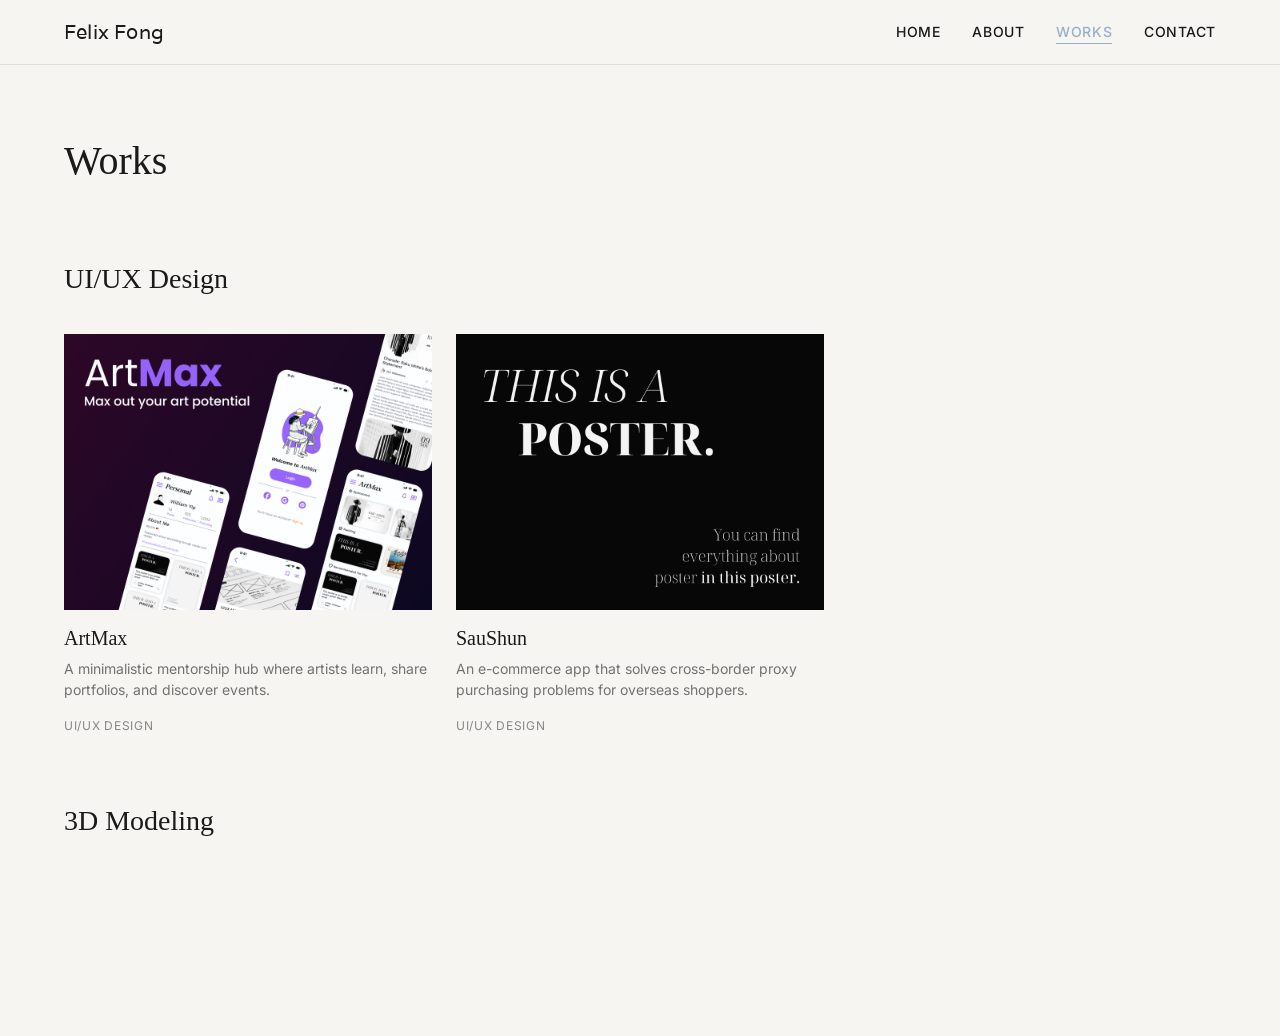
==== works.html @ 9dcb09aa "feat: initial commit – responsive portfolio site (HTML/CSS/JS) Fully functional, mobile-friendly por" ====
<!DOCTYPE html>
<html lang="en">
<head>
  <meta charset="UTF-8">
  <meta name="viewport" content="width=device-width, initial-scale=1.0">
  <title>Works — Felix Fong</title>
  <link rel="stylesheet" href="css/styles.css">
</head>
<body>

  <header class="site-header">
    <nav class="nav" aria-label="Primary navigation">
      <a class="nav__logo" href="index.html">Felix Fong</a>

      <button class="nav__toggle" aria-expanded="false" aria-controls="nav-links">
        <span class="sr-only">Menu</span>
        <span class="nav__hamburger" aria-hidden="true"></span>
      </button>

      <ul class="nav__links" id="nav-links" role="list">
        <li><a class="nav__link" href="index.html#home">Home</a></li>
        <li><a class="nav__link" href="index.html#about">About</a></li>
        <li><a class="nav__link" href="index.html#works">Works</a></li>
        <li><a class="nav__link" href="index.html#contact">Contact</a></li>
      </ul>
    </nav>
  </header>

  <main class="works-page">
    <div class="works-page__inner">
      <h1 class="page-title">Works</h1>

      <div class="discipline">
        <h2 class="discipline__name">UI/UX Design</h2>
        <ul class="project-list" role="list" data-project-list="UI/UX Design"></ul>
      </div>

      <div class="discipline">
        <h2 class="discipline__name">3D Modeling</h2>
        <ul class="project-list" role="list" data-project-list="3D Modeling"></ul>
      </div>
    </div>
  </main>

  <script src="js/data/projects.js"></script>
  <script src="js/cards.js"></script>
  <script src="js/nav.js"></script>
  <script src="js/lightbox.js"></script>
</body>
</html>
---- css/styles.css ----
/* ==========================================================================
   Google Fonts
   ========================================================================== */

@import url("https://fonts.googleapis.com/css2?family=Varela&family=Inter:wght@400;500;600&display=swap");

/* ==========================================================================
   Design Tokens
   ========================================================================== */

:root {
  /* Dark frosted gradient — used on Home and Works Highlights sections */
  --gradient-dark: linear-gradient(160deg, rgba(10,10,10,0.97) 0%, rgba(30,30,30,0.88) 55%, rgba(50,50,50,0.75) 100%);
  --color-bg:     #F7F5F2;
  --color-ink:    #1A1A1A;
  --color-accent: #9AAEC8; /* cool slate-blue, same saturation/brightness as original warm beige */

  /* Typography (≤ 2 typefaces — Requirement 4.2) */
  --font-name: "Varela", sans-serif;
  --font-display: "Cormorant Garamond", Georgia, serif;
  --font-body:    "Inter", system-ui, sans-serif;

  /* Type scale — relative units (Requirement 5.4) */
  --text-xs:   0.75rem;
  --text-sm:   0.875rem;
  --text-base: 1rem;
  --text-lg:   1.25rem;
  --text-xl:   1.75rem;
  --text-2xl:  2.5rem;
  --text-3xl:  3.5rem;

  /* Spacing scale — base-8, rem (Requirement 5.4) */
  --space-1:  0.25rem;
  --space-2:  0.5rem;
  --space-3:  0.75rem;
  --space-4:  1rem;
  --space-6:  1.5rem;
  --space-8:  2rem;
  --space-12: 3rem;
  --space-16: 4rem;
  --space-24: 6rem;
}

/* ==========================================================================
   CSS Reset & Base Styles
   ========================================================================== */

*, *::before, *::after {
  box-sizing: border-box;
}

* {
  margin: 0;
  padding: 0;
}

html {
  scroll-behavior: smooth;
  font-size: 100%; /* respect user browser font-size preference */
}

body {
  background-color: var(--color-bg);
  color: var(--color-ink);
  font-family: var(--font-body);
  font-size: var(--text-base);
  line-height: 1.6;
  -webkit-font-smoothing: antialiased;
  -moz-osx-font-smoothing: grayscale;
}

img, video {
  max-width: 100%;
  height: auto;
  display: block;
}

ul, ol {
  list-style: none;
}

a {
  color: inherit;
  text-decoration: none;
}

button {
  background: none;
  border: none;
  cursor: pointer;
  font: inherit;
  color: inherit;
}

/* Screen-reader only utility */
.sr-only {
  position: absolute;
  width: 1px;
  height: 1px;
  padding: 0;
  margin: -1px;
  overflow: hidden;
  clip: rect(0, 0, 0, 0);
  white-space: nowrap;
  border: 0;
}

/* ==========================================================================
   Navbar (Requirements 1.1, 1.5, 5.2)
   ========================================================================== */

.site-header {
  position: sticky;
  top: 0;
  z-index: 100;
  background-color: var(--color-bg);
  border-bottom: 1px solid color-mix(in srgb, var(--color-ink) 10%, transparent);
}

.nav {
  display: flex;
  align-items: center;
  justify-content: space-between;
  margin-inline: auto;
  padding-block: var(--space-4);
  padding-inline: clamp(1rem, 5vw, 4rem);
  font-family: var(--font-body);
  color: var(--color-ink);
}

/* Logo */
.nav__logo {
  font-family: var(--font-name);
  font-size: var(--text-lg);
  font-weight: 500;
  letter-spacing: 0.01em;
}

/* Nav links list */
.nav__links {
  display: flex;
  gap: var(--space-8);
  align-items: center;
}

.nav__link {
  font-size: var(--text-sm);
  font-weight: 500;
  letter-spacing: 0.04em;
  text-transform: uppercase;
  position: relative;
  padding-bottom: var(--space-1);
  transition: color 0.2s ease;
}

/* Active indicator — underline using accent colour */
.nav__link--active,
.nav__link:hover {
  color: var(--color-accent);
}

.nav__link--active::after {
  content: "";
  position: absolute;
  bottom: 0;
  left: 0;
  width: 100%;
  height: 1px;
  background-color: var(--color-accent);
}

/* Hamburger toggle — hidden on desktop */
.nav__toggle {
  display: none;
  flex-direction: column;
  justify-content: center;
  align-items: center;
  width: 2rem;
  height: 2rem;
  gap: 5px;
  padding: var(--space-1);
}

.nav__hamburger,
.nav__hamburger::before,
.nav__hamburger::after {
  display: block;
  width: 1.25rem;
  height: 1.5px;
  background-color: var(--color-ink);
  transition: transform 0.25s ease, opacity 0.25s ease;
}

.nav__hamburger {
  position: relative;
}

.nav__hamburger::before,
.nav__hamburger::after {
  content: "";
  position: absolute;
  left: 0;
}

.nav__hamburger::before { top: -5px; }
.nav__hamburger::after  { top:  5px; }

/* Mobile (< 768px) */
@media (max-width: 47.9375rem) {
  .nav__toggle {
    display: flex;
  }

  .nav__links {
    display: none;
    position: absolute;
    top: 100%;
    left: 0;
    right: 0;
    flex-direction: column;
    align-items: flex-start;
    gap: 0;
    background-color: var(--color-bg);
    border-bottom: 1px solid color-mix(in srgb, var(--color-ink) 10%, transparent);
    padding: var(--space-4) clamp(1rem, 5vw, 4rem);
  }

  .nav__links.nav__links--open {
    display: flex;
  }

  .nav__link {
    padding-block: var(--space-3);
    width: 100%;
  }
}

/* ==========================================================================
   Layout Utilities
   ========================================================================== */

.section-inner {
  max-width: 72rem;
  margin-inline: auto;
  padding-inline: clamp(1rem, 5vw, 4rem);
}

/* Shared section title */
.section-title {
  font-family: var(--font-display);
  font-size: var(--text-xl);
  font-weight: 400;
  margin-bottom: var(--space-8);
  color: var(--color-ink);
}

/* ==========================================================================
   Home Section (Requirements 1.4)
   ========================================================================== */

.home {
  position: relative;
  overflow: hidden;
  background: #0a0a0a;
  color: #f0f0f0;
  display: flex;
  align-items: center;
  min-height: calc(100svh - 4rem);
  padding-block: var(--space-24);
  padding-inline: clamp(1rem, 5vw, 4rem);
}

/* Blob layer — sits behind the frost */
.home__blobs {
  position: absolute;
  inset: 0;
  z-index: 0;
}

.home__blobs::after {
  content: "";
  position: absolute;
  inset: 0;
  backdrop-filter: blur(120px);
  -webkit-backdrop-filter: blur(120px);
  z-index: 1;
}

.home__blob {
  position: absolute;
  opacity: 0.55;
}

/* Accent blue-slate blob — top left */
.home__blob--1 {
  top: -60px;
  left: 10%;
  width: 600px;
  height: 400px;
  background: linear-gradient(135deg, #6a7e8f, #8096a3);
  clip-path: polygon(0 10%, 30% 0, 100% 40%, 70% 100%, 20% 90%);
}

/* Deep indigo blob — bottom right */
.home__blob--2 {
  bottom: -40px;
  left: 55%;
  width: 900px;
  height: 420px;
  background: linear-gradient(-36deg, #28285a, #3a3a6a);
  clip-path: polygon(10% 0, 100% 70%, 100% 100%, 20% 90%);
}

/* Muted teal blob — bottom left */
.home__blob--3 {
  bottom: -20px;
  left: 20%;
  width: 800px;
  height: 380px;
  background: rgba(38, 28, 58, 0.9);
  clip-path: polygon(80% 0, 100% 70%, 100% 100%, 20% 90%);
}

/* Content sits above the frost layer */
.home__inner {
  position: relative;
  z-index: 2;
  max-width: 72rem;
  width: 100%;
  margin-inline: auto;
}

.home__name {
  font-family: var(--font-name);
  font-size: var(--text-3xl);
  font-weight: 400;
  line-height: 1.1;
  letter-spacing: -0.01em;
  margin-bottom: var(--space-4);
}

.home__subtitle {
  font-family: var(--font-body);
  font-size: var(--text-lg);
  color: rgba(240, 240, 240, 0.6);
  margin-bottom: var(--space-8);
}

.home__cta {
  display: inline-block;
  font-family: var(--font-body);
  font-size: var(--text-sm);
  font-weight: 500;
  letter-spacing: 0.06em;
  text-transform: uppercase;
  padding-bottom: var(--space-1);
  border-bottom: 1px solid #f0f0f0;
  color: #f0f0f0;
  transition: color 0.2s ease, border-color 0.2s ease;
}

.home__cta:hover {
  color: var(--color-accent);
  border-color: var(--color-accent);
}

/* ==========================================================================
   About Section (Requirements 7.1, 7.2, 7.3)
   ========================================================================== */

.about {
  padding-block: var(--space-24);
  padding-inline: clamp(1rem, 5vw, 4rem);
}

.about__inner {
  display: grid;
  grid-template-columns: 1fr;
  gap: var(--space-16);
  max-width: 72rem;
  margin-inline: auto;
}

.about__photo img {
  width: 100%;
  height: auto;
  aspect-ratio: 1 / 1;
  object-fit: cover;
}

.about__bio p {
  font-size: var(--text-base);
  line-height: 1.8;
  color: color-mix(in srgb, var(--color-ink) 80%, transparent);
  margin-top: var(--space-4);
}

@media (min-width: 48rem) {
  .about__inner {
    grid-template-columns: 1fr 2fr;
    align-items: start;
  }
}

@media (min-width: 48rem) {
  .about--reverse .about__inner {
    grid-template-columns: 2fr 1fr;
  }

  .about--reverse .about__photo {
    order: 2;
  }

  .about--reverse .about__bio {
    order: 1;
  }
}

/* ==========================================================================
   Works Highlights Section (Requirements 1.1, 2.5)
   ========================================================================== */

.works-highlights {
  position: relative;
  overflow: hidden;
  background: #0d0d0d;
  color: #f0f0f0;
  padding-block: var(--space-24);
  padding-inline: clamp(1rem, 5vw, 4rem);
}

.works-highlights__blobs {
  position: absolute;
  inset: 0;
  z-index: 0;
}

.works-highlights__blobs::after {
  content: "";
  position: absolute;
  inset: 0;
  backdrop-filter: blur(120px);
  -webkit-backdrop-filter: blur(120px);
  z-index: 1;
}

.works-highlights__blob {
  position: absolute;
  opacity: 0.5;
}

.works-highlights__blob--1 {
  top: -40px;
  left: 60%;
  width: 700px;
  height: 380px;
  background: linear-gradient(135deg, #6a7e8f, #8096a3);
  clip-path: polygon(0 10%, 30% 0, 100% 40%, 70% 100%, 20% 90%);
}

.works-highlights__blob--2 {
  bottom: -30px;
  left: 5%;
  width: 850px;
  height: 400px;
  background: linear-gradient(-36deg, #28285a, #3a3a6a);
  clip-path: polygon(10% 0, 100% 70%, 100% 100%, 20% 90%);
}

.works-highlights__blob--3 {
  bottom: 0;
  left: 40%;
  width: 750px;
  height: 350px;
  background: rgba(38, 28, 58, 0.9);
  clip-path: polygon(80% 0, 100% 70%, 100% 100%, 20% 90%);
}

.works-highlights__inner {
  position: relative;
  z-index: 2;
  max-width: 72rem;
  width: 100%;
  margin-inline: auto;
}

.works-highlights .section-title {
  color: #f0f0f0;
}

.works-highlights .project-card__title {
  color: #f0f0f0;
}

.works-highlights .project-card__discipline {
  color: rgba(240, 240, 240, 0.5);
}

.works-highlights .project-card__caption {
  color: rgba(240, 240, 240, 0.55);
}

.works-highlights .project-card__thumb {
  background-color: rgba(255, 255, 255, 0.05);
}

.works-highlights .works-highlights__cta {
  color: #f0f0f0;
  border-bottom-color: #f0f0f0;
}

.works-highlights .works-highlights__cta:hover {
  color: var(--color-accent);
  border-bottom-color: var(--color-accent);
}

/* Project grid — mobile-first, auto-fill on wider viewports */
.project-list {
  display: grid;
  grid-template-columns: 1fr;
  column-gap: var(--space-6);
  row-gap: var(--space-12);
  margin-bottom: var(--space-12);
}

@media (min-width: 48rem) {
  .project-list {
    grid-template-columns: repeat(auto-fill, minmax(18rem, 1fr));
  }
}

/* Project card */
.project-card__link {
  display: block;
  overflow: hidden;
}

.project-card__thumb {
  overflow: hidden;
  background-color: color-mix(in srgb, var(--color-ink) 5%, transparent);
  aspect-ratio: 4 / 3;
}

.project-card__thumb img {
  width: 100%;
  height: 100%;
  object-fit: cover;
  transition: transform 0.4s ease;
}

.project-card__link:hover .project-card__thumb img {
  transform: scale(1.03);
}

.project-card__meta {
  display: flex;
  flex-direction: column;
  gap: var(--space-1);
  padding-top: var(--space-3);
}

.project-card__title {
  font-family: var(--font-display);
  font-size: var(--text-lg);
  font-weight: 500;
}

.project-card__discipline {
  font-size: var(--text-xs);
  letter-spacing: 0.06em;
  text-transform: uppercase;
  color: color-mix(in srgb, var(--color-ink) 50%, transparent);
}

.project-card__caption {
  font-size: var(--text-sm);
  line-height: 1.5;
  color: color-mix(in srgb, var(--color-ink) 60%, transparent);
  margin-bottom: var(--space-3);
}

/* "View All Work" CTA */
.works-highlights__cta {
  display: inline-block;
  font-family: var(--font-body);
  font-size: var(--text-sm);
  font-weight: 500;
  letter-spacing: 0.06em;
  text-transform: uppercase;
  padding-bottom: var(--space-1);
  border-bottom: 1px solid var(--color-ink);
  transition: color 0.2s ease, border-color 0.2s ease;
}

.works-highlights__cta:hover {
  color: var(--color-accent);
  border-color: var(--color-accent);
}

/* ==========================================================================
   Contact Section (Requirements 6.1, 6.2, 6.3)
   ========================================================================== */

.contact {
  max-width: 72rem;
  margin-inline: auto;
  padding-block: var(--space-24);
  padding-inline: clamp(1rem, 5vw, 4rem);
  text-align: center;
}

.contact__prompt {
  font-size: var(--text-base);
  color: color-mix(in srgb, var(--color-ink) 60%, transparent);
  margin-bottom: var(--space-6);
}

.contact__email {
  display: inline-block;
  font-family: var(--font-body);
  font-size: var(--text-lg);
  font-weight: 500;
  padding-bottom: var(--space-1);
  border-bottom: 1px solid var(--color-ink);
  margin-bottom: var(--space-8);
  transition: color 0.2s ease, border-color 0.2s ease;
}

.contact__email:hover {
  color: var(--color-accent);
  border-color: var(--color-accent);
}

.contact__social {
  display: flex;
  justify-content: center;
  gap: var(--space-6);
}

.contact__social a {
  font-size: var(--text-sm);
  font-weight: 500;
  letter-spacing: 0.04em;
  text-transform: uppercase;
  color: color-mix(in srgb, var(--color-ink) 60%, transparent);
  transition: color 0.2s ease;
}

.contact__social a:hover {
  color: var(--color-accent);
}

/* ==========================================================================
   Works Full Listing Page (Requirements 2.1, 2.2, 2.3, 2.4, 2.6, 5.3)
   ========================================================================== */

.works-page {
  padding-block: var(--space-16) var(--space-24);
  padding-inline: clamp(1rem, 5vw, 4rem);
}

.works-page__inner {
  max-width: 72rem;
  margin-inline: auto;
}

.page-title {
  font-family: var(--font-display);
  font-size: var(--text-2xl);
  font-weight: 400;
  margin-bottom: var(--space-16);
  color: var(--color-ink);
}

.discipline {
  margin-bottom: var(--space-16);
}

.discipline__name {
  font-family: var(--font-display);
  font-size: var(--text-xl);
  font-weight: 400;
  margin-bottom: var(--space-8);
  color: var(--color-ink);
}

/* ==========================================================================
   Case Study Pages (Requirements 3.1, 3.2, 3.3, 3.4)
   ========================================================================== */

.case-study-page {
  padding-bottom: var(--space-24);
}

/* ── Title header ─────────────────────────────────────────────────────── */

.cs-header {
  padding-block: var(--space-12) var(--space-8);
  padding-inline: clamp(1rem, 5vw, 4rem);
}

.cs-header__inner {
  max-width: 72rem;
  margin-inline: auto;
}

.cs-header__discipline {
  font-size: var(--text-xs);
  font-weight: 500;
  letter-spacing: 0.08em;
  text-transform: uppercase;
  color: var(--color-accent);
  margin-bottom: var(--space-2);
}

.cs-title {
  font-family: var(--font-display);
  font-size: var(--text-2xl);
  font-weight: 400;
  line-height: 1.1;
  margin-bottom: var(--space-3);
  color: var(--color-ink);
}

.cs-header__caption {
  font-size: var(--text-base);
  line-height: 1.7;
  color: color-mix(in srgb, var(--color-ink) 55%, transparent);
  max-width: 52rem;
}

/* ── Hero: slideshow + overview panel ────────────────────────────────── */

.cs-hero {
  border-top: 1px solid color-mix(in srgb, var(--color-ink) 10%, transparent);
  border-bottom: 1px solid color-mix(in srgb, var(--color-ink) 10%, transparent);
  padding-block: var(--space-12);
  padding-inline: clamp(2rem, 8vw, 6rem);
}

.cs-hero__inner {
  display: grid;
  grid-template-columns: 1fr;
  gap: var(--space-8);
  max-width: 72rem;
  margin-inline: auto;
}

@media (min-width: 48rem) {
  .cs-hero__inner {
    grid-template-columns: auto 22rem;
    align-items: start;
  }
}

@media (min-width: 64rem) {
  .cs-hero__inner {
    grid-template-columns: auto 24rem;
  }
}

/* ── Slideshow ────────────────────────────────────────────────────────── */

.cs-slideshow {
  position: relative;
  overflow: hidden;
  background-color: color-mix(in srgb, var(--color-ink) 4%, transparent);
  /* 16:9 but capped so it doesn't dwarf the overview panel */
  width: min(100%, 36rem);
  aspect-ratio: 16 / 9;
  border-radius: 2px;
}

.cs-slideshow__track {
  display: flex;
  height: 100%;
  transition: transform 0.45s cubic-bezier(0.4, 0, 0.2, 1);
  will-change: transform;
}

.cs-slide {
  flex: 0 0 100%;
  height: 100%;
  overflow: hidden;
}

.cs-slide img {
  width: 100%;
  height: 100%;
  object-fit: cover;
  display: block;
}

/* Placeholder slide — shown until real images are added */
.cs-slide--placeholder {
  display: flex;
  align-items: center;
  justify-content: center;
  background-color: color-mix(in srgb, var(--color-ink) 6%, transparent);
}

.cs-slide--placeholder span {
  font-size: var(--text-xs);
  letter-spacing: 0.06em;
  text-transform: uppercase;
  color: color-mix(in srgb, var(--color-ink) 30%, transparent);
}

/* Prev / next buttons */
.cs-slideshow__btn {
  position: absolute;
  top: 50%;
  transform: translateY(-50%);
  z-index: 2;
  width: 2.25rem;
  height: 2.25rem;
  border-radius: 50%;
  display: flex;
  align-items: center;
  justify-content: center;
  background-color: rgba(127, 127, 127, 0.5);
  backdrop-filter: blur(4px);
  -webkit-backdrop-filter: blur(4px);
  border: none;
  font-size: var(--text-base);
  color: #fff;
  transition: background-color 0.2s ease, transform 0.2s ease;
}

.cs-slideshow__btn:hover {
  background-color: rgba(0, 0, 0, 0.52);
  transform: translateY(-50%) scale(1.08);
}

.cs-slideshow__btn--prev { left:  var(--space-4); }
.cs-slideshow__btn--next { right: var(--space-4); }

/* Dot indicators */
.cs-slideshow__dots {
  position: absolute;
  bottom: var(--space-4);
  left: 50%;
  transform: translateX(-50%);
  display: flex;
  gap: var(--space-2);
  z-index: 4;
  padding: var(--space-2) var(--space-3);
  border-radius: 999px;
  background-color: rgba(0, 0, 0, 0.25);
  backdrop-filter: blur(4px);
  -webkit-backdrop-filter: blur(4px);
}

.cs-slideshow__dot {
  width: 7px;
  height: 7px;
  border-radius: 50%;
  background-color: rgba(255, 255, 255, 0.45);
  /* border: 1.5px solid rgba(255, 255, 255, 0.75); */
  transition: background-color 0.2s ease, transform 0.2s ease;
}

.cs-slideshow__dot--active {
  background-color: #fff;
  transform: scale(1.25);
}

/* Caption overlay — appears at bottom on hover */
.cs-slideshow__caption {
  position: absolute;
  bottom: 0;
  left: 0;
  right: 0;
  z-index: 3;
  padding: var(--space-6) var(--space-6) calc(var(--space-6) + 1.5rem); /* extra bottom so dots stay clear */
  background: linear-gradient(to top, rgba(0,0,0,0.55) 0%, transparent 100%);
  font-size: var(--text-xs);
  letter-spacing: 0.04em;
  color: #f0f0f0;
  opacity: 0;
  transform: translateY(4px);
  transition: opacity 0.25s ease, transform 0.25s ease;
  pointer-events: none;
}

/* Only show when there's actual text AND the slideshow is hovered */
.cs-slideshow__caption--has-text.cs-slideshow__caption--visible {
  opacity: 1;
  transform: translateY(0);
}

/* ── Overview panel (right side) ─────────────────────────────────────── */

.cs-overview {
  padding: var(--space-6) var(--space-6);
  border: 1px solid color-mix(in srgb, var(--color-ink) 10%, transparent);
  border-radius: 2px;
  display: flex;
  flex-direction: column;
  gap: var(--space-6);
  align-self: start;
}

@media (max-width: 47.9375rem) {
  .cs-overview {
    /* full-width card on mobile — no overrides needed */
    width: 100%;
  }
}

.cs-overview__title {
  font-family: var(--font-display);
  font-size: var(--text-lg);
  font-weight: 400;
  color: var(--color-ink);
}

/* Meta grid — two-column dl */
.meta-grid {
  display: grid;
  grid-template-columns: max-content 1fr;
  column-gap: var(--space-6);
  row-gap: var(--space-3);
}

.meta-grid dt {
  font-size: var(--text-xs);
  font-weight: 500;
  letter-spacing: 0.05em;
  text-transform: uppercase;
  color: color-mix(in srgb, var(--color-ink) 45%, transparent);
  padding-top: 0.1em;
}

.meta-grid dd {
  font-size: var(--text-sm);
  color: var(--color-ink);
}

/* ── Tab switcher ─────────────────────────────────────────────────────── */

.cs-tabs {
  margin-top: var(--space-12);
  padding-inline: clamp(1rem, 5vw, 4rem);
}

.cs-tabs__bar {
  display: flex;
  gap: 0;
  border-bottom: 1px solid color-mix(in srgb, var(--color-ink) 12%, transparent);
  max-width: 72rem;
  margin-inline: auto;
  margin-bottom: 0;
  position: relative;
}

.cs-tabs__tab {
  font-size: var(--text-sm);
  font-weight: 500;
  letter-spacing: 0.04em;
  text-transform: uppercase;
  padding: var(--space-3) var(--space-6);
  color: color-mix(in srgb, var(--color-ink) 45%, transparent);
  border-bottom: 2px solid transparent;
  margin-bottom: -1px;
  transition: color 0.2s ease, border-color 0.2s ease;
}

.cs-tabs__tab:hover {
  color: var(--color-ink);
}

.cs-tabs__tab--active {
  color: var(--color-ink);
  border-bottom-color: var(--color-ink);
}

/* Sliding tab indicator */
.cs-tabs__indicator {
  position: absolute;
  bottom: -1px;
  height: 2px;
  background-color: var(--color-ink);
  transition: left 0.3s cubic-bezier(0.4, 0, 0.2, 1), width 0.3s cubic-bezier(0.4, 0, 0.2, 1);
}

/* Panels viewport — clips the sliding track */
.cs-tabs__viewport {
  overflow: hidden;
  max-width: 72rem;
  margin-inline: auto;
}

/* Track holds all panels side by side */
.cs-tabs__track {
  display: flex;
  transition: transform 0.35s cubic-bezier(0.4, 0, 0.2, 1);
  will-change: transform;
}

/* Each panel takes full width of the viewport */
.cs-tabs__panel {
  flex: 0 0 100%;
  min-width: 0;
  padding-top: var(--space-12);
}

/* Hidden panels are still in the DOM (for the slide), just not visible */
.cs-tabs__panel--hidden {
  visibility: hidden;
  pointer-events: none;
}

/* ── Gallery tab ──────────────────────────────────────────────────────── */

.cs-gallery {
  display: grid;
  grid-template-columns: 1fr;
  gap: var(--space-4);
}

@media (min-width: 48rem) {
  .cs-gallery {
    grid-template-columns: repeat(auto-fill, minmax(11rem, 1fr));
    gap: var(--space-6);
  }
}

.cs-gallery img {
  width: 100%;
  height: auto;
  display: block;
  cursor: zoom-in;
  transition: opacity 0.2s ease;
}

.cs-gallery img:hover {
  opacity: 0.88;
}

.cs-gallery__placeholder {
  grid-column: 1 / -1;
  padding: var(--space-16);
  text-align: center;
  color: color-mix(in srgb, var(--color-ink) 35%, transparent);
  font-size: var(--text-sm);
  letter-spacing: 0.04em;
  border: 1px dashed color-mix(in srgb, var(--color-ink) 15%, transparent);
}

/* ── Process tab sections ─────────────────────────────────────────────── */

.cs-section {
  padding-bottom: var(--space-16);
  border-bottom: 1px solid color-mix(in srgb, var(--color-ink) 8%, transparent);
  margin-bottom: var(--space-16);
}

.cs-section:last-child {
  border-bottom: none;
  margin-bottom: 0;
}

.cs-section-title {
  font-family: var(--font-display);
  font-size: var(--text-xl);
  font-weight: 400;
  margin-bottom: var(--space-6);
  color: var(--color-ink);
}

.cs-narrative {
  font-size: var(--text-base);
  line-height: 1.8;
  color: color-mix(in srgb, var(--color-ink) 78%, transparent);
  max-width: 68ch;
  margin-bottom: var(--space-8);
}

/* Evidence callout */
.evidence-callout {
  border-left: 3px solid var(--color-accent);
  padding: var(--space-6);
  margin-block: var(--space-8);
  background-color: color-mix(in srgb, var(--color-accent) 6%, transparent);
  max-width: 52rem;
}

.evidence-callout p {
  font-family: var(--font-display);
  font-style: italic;
  font-size: var(--text-lg);
  line-height: 1.6;
  color: var(--color-ink);
  margin-bottom: var(--space-3);
}

.evidence-callout cite {
  font-family: var(--font-body);
  font-style: normal;
  font-size: var(--text-xs);
  letter-spacing: 0.04em;
  color: color-mix(in srgb, var(--color-ink) 50%, transparent);
}

/* Image grid — ideation / work */
.image-grid {
  display: grid;
  grid-template-columns: 1fr;
  gap: var(--space-6);
  margin-top: var(--space-8);
}

@media (min-width: 48rem) {
  .image-grid {
    grid-template-columns: repeat(auto-fill, minmax(16rem, 1fr));
  }
}

.image-grid__item {
  display: flex;
  flex-direction: column;
  gap: var(--space-2);
}

.image-grid__item img {
  width: 100%;
  height: auto;
  display: block;
  background-color: color-mix(in srgb, var(--color-ink) 5%, transparent);
}

.image-grid__item img.lightbox-trigger {
  cursor: zoom-in;
  transition: opacity 0.2s ease;
}

.image-grid__item img.lightbox-trigger:hover {
  opacity: 0.88;
}

.image-grid__item figcaption {
  font-size: var(--text-xs);
  color: color-mix(in srgb, var(--color-ink) 45%, transparent);
  line-height: 1.4;
}

.image-grid--work img {
  cursor: default;
}

/* Image error placeholder */
.img--error {
  position: relative;
  min-height: 8rem;
  background-color: color-mix(in srgb, var(--color-ink) 5%, transparent);
}

.img--error::after {
  content: "Image unavailable";
  position: absolute;
  inset: 0;
  display: flex;
  align-items: center;
  justify-content: center;
  font-size: var(--text-xs);
  color: color-mix(in srgb, var(--color-ink) 30%, transparent);
  letter-spacing: 0.04em;
}
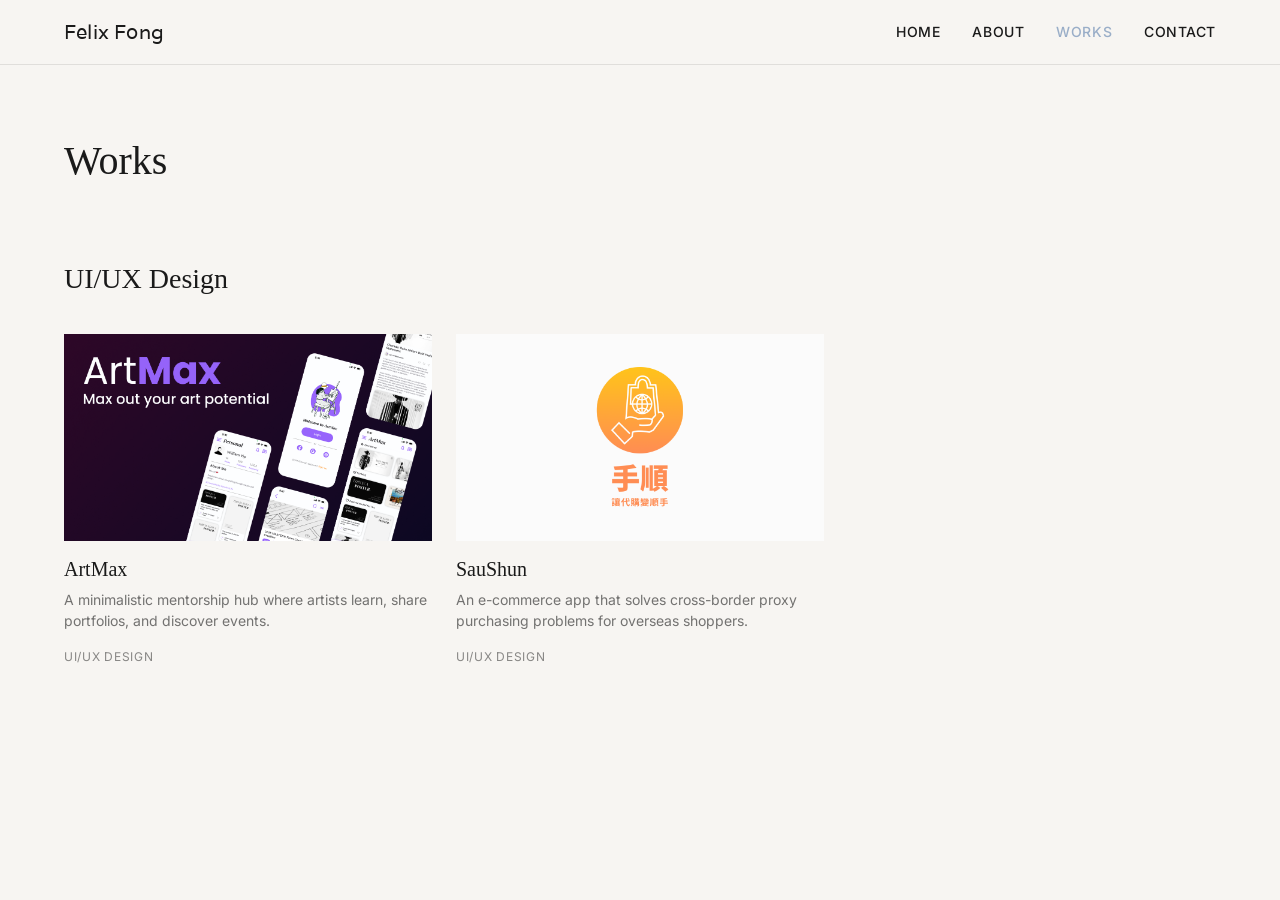
==== commit 2f659f22: "feat: major portfolio update – dynamic navbar, case study pages, enhanced gallery - Navbar now gener" ====
--- a/works.html
+++ b/works.html
@@ -8,23 +8,7 @@
 </head>
 <body>
 
-  <header class="site-header">
-    <nav class="nav" aria-label="Primary navigation">
-      <a class="nav__logo" href="index.html">Felix Fong</a>
-
-      <button class="nav__toggle" aria-expanded="false" aria-controls="nav-links">
-        <span class="sr-only">Menu</span>
-        <span class="nav__hamburger" aria-hidden="true"></span>
-      </button>
-
-      <ul class="nav__links" id="nav-links" role="list">
-        <li><a class="nav__link" href="index.html#home">Home</a></li>
-        <li><a class="nav__link" href="index.html#about">About</a></li>
-        <li><a class="nav__link" href="index.html#works">Works</a></li>
-        <li><a class="nav__link" href="index.html#contact">Contact</a></li>
-      </ul>
-    </nav>
-  </header>
+  <header class="site-header"></header>
 
   <main class="works-page">
     <div class="works-page__inner">
@@ -34,11 +18,7 @@
         <h2 class="discipline__name">UI/UX Design</h2>
         <ul class="project-list" role="list" data-project-list="UI/UX Design"></ul>
       </div>
-
-      <div class="discipline">
-        <h2 class="discipline__name">3D Modeling</h2>
-        <ul class="project-list" role="list" data-project-list="3D Modeling"></ul>
-      </div>
+      
     </div>
   </main>
 
--- a/css/styles.css
+++ b/css/styles.css
@@ -159,16 +159,6 @@
   color: var(--color-accent);
 }
 
-.nav__link--active::after {
-  content: "";
-  position: absolute;
-  bottom: 0;
-  left: 0;
-  width: 100%;
-  height: 1px;
-  background-color: var(--color-accent);
-}
-
 /* Hamburger toggle — hidden on desktop */
 .nav__toggle {
   display: none;
@@ -212,7 +202,6 @@
   }
 
   .nav__links {
-    display: none;
     position: absolute;
     top: 100%;
     left: 0;
@@ -222,11 +211,17 @@
     gap: 0;
     background-color: var(--color-bg);
     border-bottom: 1px solid color-mix(in srgb, var(--color-ink) 10%, transparent);
+    padding: 0 clamp(1rem, 5vw, 4rem);
+    max-height: 0;
+    overflow: hidden;
+    opacity: 0;
+    transition: max-height 0.1s ease, opacity 0.1s ease, padding 0.1s ease;
+  }
+
+  .nav__links.nav__links--open {
+    max-height: 20rem;
+    opacity: 1;
     padding: var(--space-4) clamp(1rem, 5vw, 4rem);
-  }
-
-  .nav__links.nav__links--open {
-    display: flex;
   }
 
   .nav__link {
@@ -538,7 +533,7 @@
 .project-card__thumb {
   overflow: hidden;
   background-color: color-mix(in srgb, var(--color-ink) 5%, transparent);
-  aspect-ratio: 4 / 3;
+  aspect-ratio: 16 / 9;
 }
 
 .project-card__thumb img {
@@ -768,7 +763,7 @@
   /* 16:9 but capped so it doesn't dwarf the overview panel */
   width: min(100%, 36rem);
   aspect-ratio: 16 / 9;
-  border-radius: 2px;
+  border-radius: 8px;
 }
 
 .cs-slideshow__track {
@@ -782,13 +777,29 @@
   flex: 0 0 100%;
   height: 100%;
   overflow: hidden;
-}
-
-.cs-slide img {
+  position: relative;
+}
+
+/* Blurred background layer */
+.cs-slide__bg {
+  position: absolute;
+  inset: 0;
   width: 100%;
   height: 100%;
   object-fit: cover;
+  filter: blur(40px);
+  transform: scale(1.1); /* Slightly enlarge to hide blur edges */
+  opacity: 0.6;
+}
+
+/* Sharp foreground image */
+.cs-slide__img {
+  position: relative;
+  width: 100%;
+  height: 100%;
+  object-fit: contain;
   display: block;
+  z-index: 1;
 }
 
 /* Placeholder slide — shown until real images are added */
@@ -1014,16 +1025,27 @@
 /* ── Gallery tab ──────────────────────────────────────────────────────── */
 
 .cs-gallery {
+  padding: 0 var(--space-4);
   display: grid;
-  grid-template-columns: 1fr;
+  grid-template-columns: repeat(2, 1fr);
   gap: var(--space-4);
 }
 
 @media (min-width: 48rem) {
   .cs-gallery {
-    grid-template-columns: repeat(auto-fill, minmax(11rem, 1fr));
+    grid-template-columns: repeat(5, 1fr);
     gap: var(--space-6);
   }
+}
+
+.cs-gallery__item {
+  display: flex;
+  flex-direction: column;
+}
+
+/* Landscape items span 2 columns on all screen sizes */
+.cs-gallery__item.landscape {
+  grid-column: span 2;
 }
 
 .cs-gallery img {
@@ -1031,11 +1053,25 @@
   height: auto;
   display: block;
   cursor: zoom-in;
-  transition: opacity 0.2s ease;
+  transition: opacity 0.2s ease, transform 0.2s ease;
+  border-radius: 12px;
+  box-shadow: 0 4px 12px rgba(0, 0, 0, 0.15), 0 2px 4px rgba(0, 0, 0, 0.1);
+  margin-bottom: var(--space-2);
 }
 
 .cs-gallery img:hover {
   opacity: 0.88;
+  transform: translateY(-2px);
+  box-shadow: 0 8px 24px rgba(0, 0, 0, 0.2), 0 4px 8px rgba(0, 0, 0, 0.15);
+}
+
+.cs-gallery__caption {
+  font-size: var(--text-sm);
+  color: color-mix(in srgb, var(--color-ink) 60%, transparent);
+  margin: 0;
+  padding: 0 var(--space-1);
+  line-height: 1.4;
+  text-align: center;
 }
 
 .cs-gallery__placeholder {
@@ -1167,3 +1203,606 @@
   color: color-mix(in srgb, var(--color-ink) 30%, transparent);
   letter-spacing: 0.04em;
 }
+
+/* ── Workflow step components for process tab ────────────────────────── */
+
+.workflow-step {
+  margin-bottom: var(--space-12);
+  padding-bottom: var(--space-8);
+}
+
+.workflow-step:last-child {
+  margin-bottom: 0;
+  padding-bottom: 0;
+}
+
+/* Two-column layouts: photo + text */
+.workflow-step--left-photo,
+.workflow-step--right-photo {
+  display: grid;
+  grid-template-columns: 1fr;
+  gap: var(--space-8);
+}
+
+@media (min-width: 48rem) {
+  .workflow-step--left-photo,
+  .workflow-step--right-photo {
+    grid-template-columns: 1fr 1fr;
+    gap: var(--space-12);
+    align-items: center;
+  }
+}
+
+/* Photo positioning for right-photo variant */
+@media (min-width: 48rem) {
+  .workflow-step--right-photo .workflow-step__photo {
+    order: 1;
+  }
+  
+  .workflow-step--right-photo .workflow-step__content {
+    order: 0;
+  }
+}
+
+/* Text-only layout */
+.workflow-step--text-only {
+  max-width: 68ch;
+}
+
+/* Centered photo layout */
+.workflow-step--photo-center {
+  display: flex;
+  flex-direction: column;
+  align-items: center;
+  text-align: center;
+  gap: var(--space-6);
+}
+
+.workflow-step--photo-center .workflow-step__photo {
+  max-width: 24rem;
+}
+
+/* Multiple images in centered layout */
+.workflow-step--photo-center .workflow-step__photo--multiple {
+  max-width: none;
+  width: 100%;
+  display: grid;
+  grid-template-columns: 1fr;
+  gap: var(--space-4);
+}
+
+@media (min-width: 48rem) {
+  .workflow-step--photo-center .workflow-step__photo--multiple {
+    grid-template-columns: repeat(auto-fit, minmax(14rem, 1fr));
+    max-width: 56rem;
+  }
+}
+
+.workflow-step--photo-center .workflow-step__content {
+  max-width: 52ch;
+}
+
+/* Photo styling */
+.workflow-step__photo {
+  display: flex;
+  flex-direction: column;
+  gap: var(--space-3);
+  padding: 0 var(--space-6);
+}
+
+/* Multiple images in a photo container */
+.workflow-step__photo--multiple {
+  display: grid;
+  grid-template-columns: 1fr;
+  gap: var(--space-4);
+}
+
+@media (min-width: 48rem) {
+  .workflow-step__photo--multiple {
+    grid-template-columns: repeat(auto-fit, minmax(12rem, 1fr));
+  }
+}
+
+.workflow-step__photo--multiple .workflow-step__photo-item {
+  display: flex;
+  flex-direction: column;
+  gap: var(--space-2);
+}
+
+@media (min-width: 48rem) {
+  .workflow-step--left-photo .workflow-step__photo,
+  .workflow-step--right-photo .workflow-step__photo {
+    align-items: center;
+  }
+}
+
+.workflow-step__photo img {
+  width: 100%;
+  height: auto;
+  display: block;
+  border-radius: 8px;
+  box-shadow: 0 4px 12px rgba(0, 0, 0, 0.12), 0 2px 4px rgba(0, 0, 0, 0.08);
+  transition: box-shadow 0.2s ease, transform 0.2s ease;
+}
+
+@media (min-width: 48rem) {
+  .workflow-step--left-photo .workflow-step__photo img,
+  .workflow-step--right-photo .workflow-step__photo img {
+    max-height: 24rem;
+    width: auto;
+    max-width: 100%;
+  }
+  
+  /* Multiple images should fill their grid cells */
+  .workflow-step__photo--multiple img {
+    width: 100%;
+    max-height: none;
+  }
+}
+
+.workflow-step__photo img:hover {
+  box-shadow: 0 8px 24px rgba(0, 0, 0, 0.16), 0 4px 8px rgba(0, 0, 0, 0.12);
+  transform: translateY(-1px);
+}
+
+/* Full-height photo variant */
+.workflow-step__photo--full-height img {
+  max-height: none !important;
+  width: 100% !important;
+}
+
+@media (min-width: 48rem) {
+  .workflow-step--left-photo:has(.workflow-step__photo--full-height),
+  .workflow-step--right-photo:has(.workflow-step__photo--full-height) {
+    align-items: start;
+  }
+}
+
+.workflow-step__photo-caption {
+  font-size: var(--text-xs);
+  color: color-mix(in srgb, var(--color-ink) 50%, transparent);
+  line-height: 1.4;
+  text-align: center;
+  font-style: italic;
+}
+
+/* Content styling */
+.workflow-step__content {
+  display: flex;
+  flex-direction: column;
+  gap: var(--space-4);
+}
+
+.workflow-step__title {
+  font-family: var(--font-display);
+  font-size: var(--text-lg);
+  font-weight: 400;
+  color: var(--color-ink);
+  margin: 0;
+}
+
+.workflow-step__text {
+  font-size: var(--text-base);
+  line-height: 1.7;
+  color: color-mix(in srgb, var(--color-ink) 75%, transparent);
+  margin: 0;
+}
+
+.workflow-step__text + .workflow-step__text {
+  margin-top: var(--space-4);
+}
+
+/* List styling within workflow steps */
+.workflow-step__content ul,
+.workflow-step__content ol {
+  margin: var(--space-4) 0;
+  padding-left: var(--space-6);
+}
+
+.workflow-step__content li {
+  font-size: var(--text-base);
+  line-height: 1.7;
+  color: color-mix(in srgb, var(--color-ink) 75%, transparent);
+  margin-bottom: var(--space-2);
+}
+
+.workflow-step__content li:last-child {
+  margin-bottom: 0;
+}
+
+/* ==========================================================================
+   Lightbox
+   ========================================================================== */
+
+.lightbox {
+  position: fixed;
+  inset: 0;
+  background-color: rgba(0, 0, 0, 0.85);
+  z-index: 9999;
+  display: flex;
+  align-items: center;
+  justify-content: center;
+  opacity: 1;
+  transition: opacity 0.2s ease;
+}
+
+.lightbox[hidden] {
+  display: none;
+}
+
+/* Close button — minimalist X */
+.lightbox__close {
+  position: absolute;
+  top: var(--space-6);
+  right: var(--space-6);
+  width: 2.5rem;
+  height: 2.5rem;
+  display: flex;
+  align-items: center;
+  justify-content: center;
+  background: none;
+  color: white;
+  font-size: var(--text-2xl);
+  line-height: 1;
+  z-index: 10002;
+  transition: opacity 0.2s ease;
+  opacity: 0.5;
+}
+
+.lightbox__close:hover,
+.lightbox__close:focus {
+  opacity: 1;
+  outline: none;
+}
+
+/* Content wrapper */
+.lightbox__content {
+  width: 100%;
+  height: 100%;
+  display: flex;
+  flex-direction: column;
+  align-items: center;
+  justify-content: flex-start;
+  padding: var(--space-16) var(--space-6) 10rem; /* Bottom padding reserves space for description + thumbnails */
+  overflow-y: auto;
+  overflow-x: hidden;
+}
+
+/* Header: caption + counter */
+.lightbox__header {
+  width: 100%;
+  max-width: 72rem;
+  display: flex;
+  align-items: flex-start;
+  justify-content: space-between;
+  gap: var(--space-4);
+  margin-bottom: var(--space-6);
+  min-height: 2rem;
+  flex-shrink: 0;
+}
+
+.lightbox__caption {
+  font-family: var(--font-name);
+  font-size: var(--text-lg);
+  color: white;
+  line-height: 1.4;
+  flex: 1;
+  display: none;
+}
+
+.lightbox__counter {
+  font-family: var(--font-body);
+  font-size: var(--text-sm);
+  color: rgba(255, 255, 255, 0.6);
+  white-space: nowrap;
+  flex-shrink: 0;
+}
+
+/* Main image area */
+.lightbox__main {
+  position: relative;
+  width: 100%;
+  max-width: 72rem;
+  flex: 1;
+  display: flex;
+  align-items: center;
+  justify-content: center;
+  gap: var(--space-8);
+  margin-bottom: 0;
+  min-height: 0;
+}
+
+/* Navigation arrows — minimal lines */
+.lightbox__arrow {
+  position: fixed;
+  top: 50%;
+  transform: translateY(-50%);
+  width: 2.5rem;
+  height: 2.5rem;
+  display: flex;
+  align-items: center;
+  justify-content: center;
+  background: none;
+  color: white;
+  font-size: var(--text-2xl);
+  line-height: 1;
+  z-index: 10002;
+  transition: opacity 0.2s ease;
+  opacity: 0.3;
+  flex-shrink: 0;
+}
+
+.lightbox__arrow:hover,
+.lightbox__arrow:focus {
+  opacity: 1;
+  outline: none;
+}
+
+.lightbox__arrow:disabled {
+  opacity: 0.1;
+  cursor: not-allowed;
+}
+
+.lightbox__arrow--prev {
+  left: var(--space-6);
+}
+
+.lightbox__arrow--next {
+  right: var(--space-6);
+}
+
+/* Figure */
+.lightbox__figure {
+  flex: 0 1 auto;
+  display: flex;
+  align-items: center;
+  justify-content: center;
+  margin: 0;
+  padding: 0;
+  max-height: 100%;
+  max-width: 100%;
+  min-height: 0;
+}
+
+.lightbox__img {
+  max-width: 56rem;
+  /* Desktop max-height calculation:
+     100vh - 24rem = viewport height minus:
+     - Header (caption + counter): ~4rem
+     - Top padding: 4rem (var(--space-16))
+     - Bottom padding: 2rem (reserved for description + thumbnails)
+     - Extra spacing buffer: ~6rem
+     Total: 24rem reserved, image gets the rest */
+  max-height: calc(100vh - 16rem);
+  width: auto;
+  height: auto;
+  object-fit: contain;
+  display: block;
+  border-radius: 8px;
+}
+
+/* Description — fixed above thumbnail bar */
+.lightbox__description {
+  position: fixed;
+  bottom: calc(var(--space-6) + 5rem); /* Positioned above thumbnails: space-6 + thumbnail height (~5rem) */
+  left: 50%;
+  transform: translateX(-50%);
+  width: 100%;
+  max-width: 56rem;
+  padding: 0 var(--space-6);
+  font-family: var(--font-body);
+  font-size: var(--text-sm);
+  color: rgba(255, 255, 255, 0.7);
+  line-height: 1.6;
+  text-align: center;
+  display: none;
+  z-index: 10001;
+}
+
+/* Thumbnails — minimal dots */
+.lightbox__thumbnails {
+  position: fixed;
+  bottom: var(--space-6);
+  left: 50%;
+  transform: translateX(-50%);
+  width: 100%;
+  max-width: 72rem;
+  overflow-x: auto;
+  overflow-y: hidden;
+  z-index: 10001;
+  scrollbar-width: none;
+  -ms-overflow-style: none;
+  flex-shrink: 0;
+}
+
+.lightbox__thumbnails::-webkit-scrollbar {
+  display: none;
+}
+
+.lightbox__thumbnails-track {
+  display: flex;
+  gap: var(--space-3);
+  justify-content: center;
+  padding: var(--space-2) 0;
+}
+
+.lightbox__thumbnail {
+  flex-shrink: 0;
+  width: 3rem;
+  height: 3rem;
+  padding: 0;
+  border: 1px solid transparent;
+  border-radius: 2px;
+  overflow: hidden;
+  transition: border-color 0.2s ease, opacity 0.2s ease;
+  background: none;
+  opacity: 0.3;
+}
+
+.lightbox__thumbnail:hover,
+.lightbox__thumbnail:focus {
+  opacity: 0.6;
+  outline: none;
+}
+
+.lightbox__thumbnail--active {
+  opacity: 1;
+  border-color: white;
+}
+
+.lightbox__thumbnail img {
+  width: 100%;
+  height: 100%;
+  object-fit: cover;
+  display: block;
+}
+
+/* Mobile adjustments */
+@media (max-width: 47.99rem) {
+  .lightbox__close {
+    top: var(--space-4);
+    right: var(--space-4);
+    width: 2rem;
+    height: 2rem;
+    font-size: var(--text-xl);
+  }
+  
+  .lightbox__content {
+    padding: var(--space-12) var(--space-4) 8rem; /* Mobile: smaller padding, 8rem bottom for description + thumbnails */
+  }
+  
+  .lightbox__header {
+    flex-direction: column;
+    align-items: flex-start;
+    gap: var(--space-2);
+    margin-bottom: var(--space-4);
+  }
+  
+  .lightbox__caption {
+    font-size: var(--text-base);
+  }
+  
+  .lightbox__counter {
+    font-size: var(--text-xs);
+  }
+  
+  .lightbox__main {
+    gap: var(--space-4);
+    margin-bottom: 0;
+  }
+  
+  .lightbox__arrow {
+    width: 2rem;
+    height: 2rem;
+    font-size: var(--text-xl);
+  }
+  
+  .lightbox__arrow--prev {
+    left: var(--space-4);
+  }
+  
+  .lightbox__arrow--next {
+    right: var(--space-4);
+  }
+  
+  .lightbox__img {
+    max-width: 100%;
+    /* Mobile max-height calculation:
+       100vh - 18rem = viewport height minus:
+       - Header (caption + counter): ~3rem
+       - Top padding: 3rem (var(--space-12))
+       - Bottom padding: 8rem (reserved for description + thumbnails)
+       - Extra spacing buffer: ~4rem
+       Total: 18rem reserved, image gets the rest */
+    max-height: calc(100vh - 18rem);
+  }
+  
+  .lightbox__description {
+    bottom: calc(var(--space-4) + 4rem); /* Mobile: positioned above thumbnails: space-4 + thumbnail height (~4rem) */
+    max-width: calc(100% - 2rem);
+    padding: 0 var(--space-4);
+    font-size: var(--text-xs);
+  }
+  
+  .lightbox__thumbnails {
+    bottom: var(--space-4);
+  }
+  
+  .lightbox__thumbnails-track {
+    gap: var(--space-2);
+    justify-content: flex-start;
+  }
+  
+  .lightbox__thumbnail {
+    width: 2.5rem;
+    height: 2.5rem;
+  }
+}
+
+/* Desktop: hide arrows initially, show on lightbox hover */
+@media (min-width: 48rem) {
+  .lightbox:not(:hover) .lightbox__arrow {
+    opacity: 0;
+  }
+  
+  .lightbox:hover .lightbox__arrow {
+    opacity: 0.3;
+  }
+  
+  .lightbox__arrow:hover,
+  .lightbox__arrow:focus {
+    opacity: 1;
+  }
+}
+
+/* ==========================================================================
+   Back to Top Button (Case Study Pages)
+   ========================================================================== */
+
+.back-to-top {
+  position: fixed;
+  bottom: var(--space-8);
+  right: var(--space-8);
+  width: 3rem;
+  height: 3rem;
+  border-radius: 50%;
+  background-color: var(--color-accent);
+  color: var(--color-bg);
+  display: flex;
+  align-items: center;
+  justify-content: center;
+  font-size: var(--text-lg);
+  box-shadow: 0 4px 12px rgba(0, 0, 0, 0.15), 0 2px 4px rgba(0, 0, 0, 0.1);
+  z-index: 1000;
+  opacity: 0;
+  visibility: hidden;
+  transform: translateY(1rem);
+  transition: opacity 0.3s ease, visibility 0.3s ease, transform 0.3s ease, background-color 0.2s ease;
+  cursor: pointer;
+}
+
+.back-to-top--visible {
+  opacity: 1;
+  visibility: visible;
+  transform: translateY(0);
+}
+
+.back-to-top:hover {
+  background-color: color-mix(in srgb, var(--color-accent) 85%, var(--color-ink));
+  box-shadow: 0 6px 16px rgba(0, 0, 0, 0.2), 0 3px 6px rgba(0, 0, 0, 0.15);
+}
+
+.back-to-top:active {
+  transform: translateY(-2px);
+}
+
+/* Mobile adjustments */
+@media (max-width: 47.99rem) {
+  .back-to-top {
+    bottom: var(--space-6);
+    right: var(--space-6);
+    width: 2.5rem;
+    height: 2.5rem;
+    font-size: var(--text-base);
+  }
+}
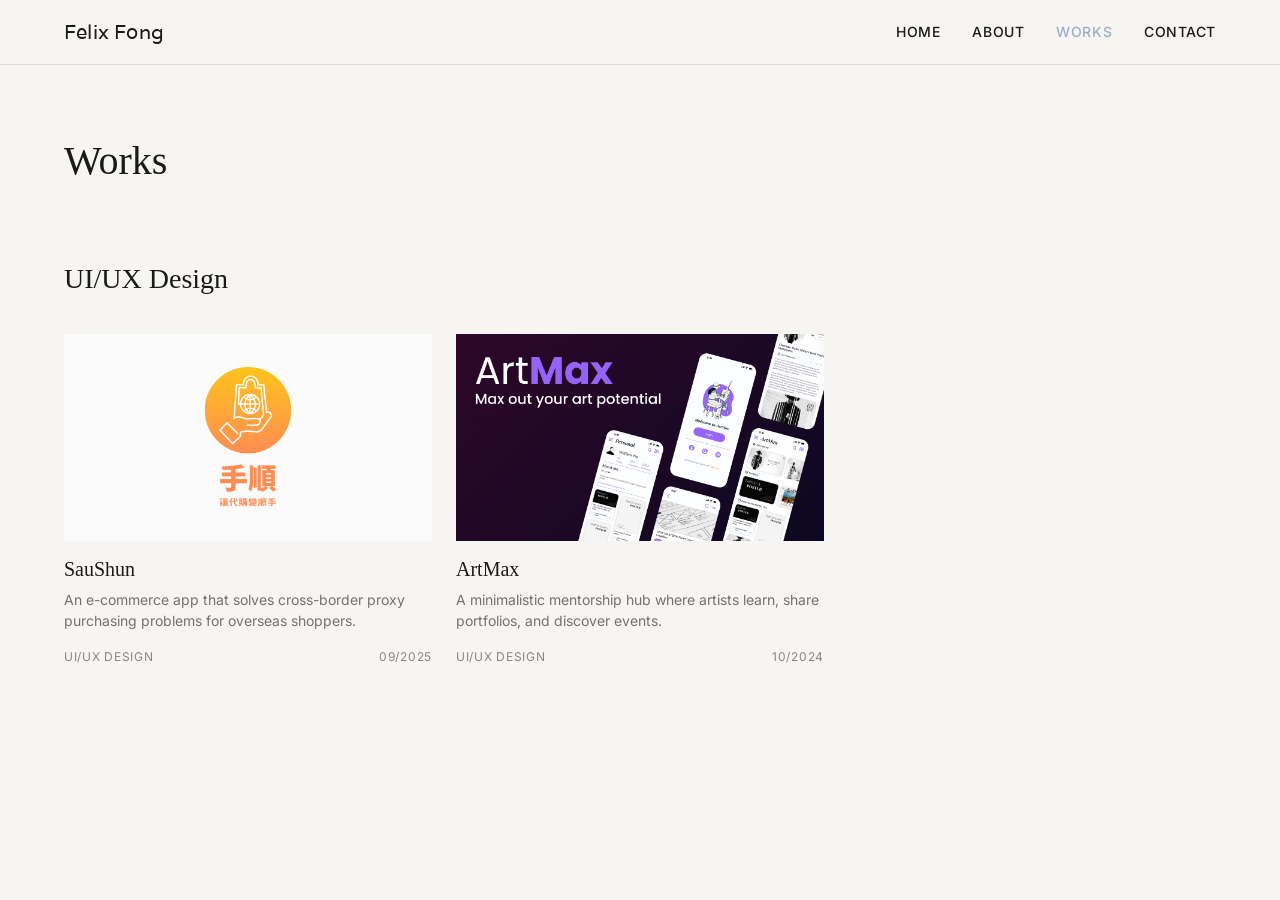
==== commit a28e8f42: "feat: finalize artmax case study, major CSS refinements, fix index info artmax.html is now fully fun" ====
--- a/works.html
+++ b/works.html
@@ -3,7 +3,7 @@
 <head>
   <meta charset="UTF-8">
   <meta name="viewport" content="width=device-width, initial-scale=1.0">
-  <title>Works — Felix Fong</title>
+  <title>Works | Felix Fong</title>
   <link rel="stylesheet" href="css/styles.css">
 </head>
 <body>
--- a/css/styles.css
+++ b/css/styles.css
@@ -13,12 +13,14 @@
   --gradient-dark: linear-gradient(160deg, rgba(10,10,10,0.97) 0%, rgba(30,30,30,0.88) 55%, rgba(50,50,50,0.75) 100%);
   --color-bg:     #F7F5F2;
   --color-ink:    #1A1A1A;
-  --color-accent: #9AAEC8; /* cool slate-blue, same saturation/brightness as original warm beige */
+  --color-accent: #9AAEC8;
 
   /* Typography (≤ 2 typefaces — Requirement 4.2) */
   --font-name: "Varela", sans-serif;
   --font-display: "Cormorant Garamond", Georgia, serif;
   --font-body:    "Inter", system-ui, sans-serif;
+  --font-work-sans: "Work Sans", sans-serif;
+  --font-wittgenstein: "Wittgenstein", serif;
 
   /* Type scale — relative units (Requirement 5.4) */
   --text-xs:   0.75rem;
@@ -491,6 +493,10 @@
   color: rgba(240, 240, 240, 0.5);
 }
 
+.works-highlights .project-card__since {
+  color: rgba(240, 240, 240, 0.5);
+}
+
 .works-highlights .project-card__caption {
   color: rgba(240, 240, 240, 0.55);
 }
@@ -572,6 +578,19 @@
   line-height: 1.5;
   color: color-mix(in srgb, var(--color-ink) 60%, transparent);
   margin-bottom: var(--space-3);
+}
+
+.project-card__footer {
+  display: flex;
+  justify-content: space-between;
+  align-items: center;
+  gap: var(--space-2);
+}
+
+.project-card__since {
+  font-size: var(--text-xs);
+  letter-spacing: 0.06em;
+  color: color-mix(in srgb, var(--color-ink) 50%, transparent);
 }
 
 /* "View All Work" CTA */
@@ -604,24 +623,45 @@
   text-align: center;
 }
 
+.contact .section-title {
+  margin-bottom: var(--space-4);
+}
+
 .contact__prompt {
   font-size: var(--text-base);
   color: color-mix(in srgb, var(--color-ink) 60%, transparent);
   margin-bottom: var(--space-6);
 }
 
-.contact__email {
+.contact__methods {
+  display: flex;
+  flex-direction: column;
+  align-items: center;
+  gap: var(--space-8);
+  margin-bottom: var(--space-8);
+}
+
+@media (min-width: 48rem) {
+  .contact__methods {
+    flex-direction: row;
+    justify-content: center;
+    gap: var(--space-12);
+  }
+}
+
+.contact__email,
+.contact__phone {
   display: inline-block;
   font-family: var(--font-body);
   font-size: var(--text-lg);
   font-weight: 500;
   padding-bottom: var(--space-1);
   border-bottom: 1px solid var(--color-ink);
-  margin-bottom: var(--space-8);
   transition: color 0.2s ease, border-color 0.2s ease;
 }
 
-.contact__email:hover {
+.contact__email:hover,
+.contact__phone:hover {
   color: var(--color-accent);
   border-color: var(--color-accent);
 }
@@ -741,16 +781,16 @@
   margin-inline: auto;
 }
 
-@media (min-width: 48rem) {
-  .cs-hero__inner {
-    grid-template-columns: auto 22rem;
-    align-items: start;
-  }
-}
-
 @media (min-width: 64rem) {
   .cs-hero__inner {
-    grid-template-columns: auto 24rem;
+    grid-template-columns: auto 26rem;
+    align-items: start;
+  }
+}
+
+@media (min-width: 80rem) {
+  .cs-hero__inner {
+    grid-template-columns: auto 28rem;
   }
 }
 
@@ -760,10 +800,17 @@
   position: relative;
   overflow: hidden;
   background-color: color-mix(in srgb, var(--color-ink) 4%, transparent);
-  /* 16:9 but capped so it doesn't dwarf the overview panel */
-  width: min(100%, 36rem);
+  /* Full width when stacked vertically */
+  width: 100%;
   aspect-ratio: 16 / 9;
   border-radius: 8px;
+}
+
+/* Cap width when side-by-side to not dwarf the overview panel */
+@media (min-width: 64rem) {
+  .cs-slideshow {
+    width: min(100%, 36rem);
+  }
 }
 
 .cs-slideshow__track {
@@ -788,8 +835,8 @@
   height: 100%;
   object-fit: cover;
   filter: blur(40px);
-  transform: scale(1.1); /* Slightly enlarge to hide blur edges */
-  opacity: 0.6;
+  transform: scale(1.25); /* Slightly enlarge to hide blur edges */
+  opacity: 0.8;
 }
 
 /* Sharp foreground image */
@@ -948,10 +995,39 @@
   color: var(--color-ink);
 }
 
+/* ── Project description section ──────────────────────────────────────── */
+
+.cs-description {
+  padding-block: var(--space-12);
+  padding-inline: clamp(1rem, 5vw, 4rem);
+  border-top: 1px solid color-mix(in srgb, var(--color-ink) 8%, transparent);
+  border-bottom: 1px solid color-mix(in srgb, var(--color-ink) 8%, transparent);
+}
+
+.cs-description__inner {
+  max-width: 72rem;
+  margin-inline: auto;
+}
+
+.cs-description__title {
+  font-family: var(--font-display);
+  font-size: var(--text-xl);
+  font-weight: 400;
+  margin-bottom: var(--space-6);
+  color: var(--color-ink);
+}
+
+.cs-description__text {
+  font-size: var(--text-base);
+  line-height: 1.8;
+  color: color-mix(in srgb, var(--color-ink) 75%, transparent);
+  max-width: 100%;
+}
+
 /* ── Tab switcher ─────────────────────────────────────────────────────── */
 
 .cs-tabs {
-  margin-top: var(--space-12);
+  margin-top: var(--space-8);
   padding-inline: clamp(1rem, 5vw, 4rem);
 }
 
@@ -1087,7 +1163,7 @@
 /* ── Process tab sections ─────────────────────────────────────────────── */
 
 .cs-section {
-  padding-bottom: var(--space-16);
+  padding-bottom: var(--space-8);
   border-bottom: 1px solid color-mix(in srgb, var(--color-ink) 8%, transparent);
   margin-bottom: var(--space-16);
 }
@@ -1103,14 +1179,6 @@
   font-weight: 400;
   margin-bottom: var(--space-6);
   color: var(--color-ink);
-}
-
-.cs-narrative {
-  font-size: var(--text-base);
-  line-height: 1.8;
-  color: color-mix(in srgb, var(--color-ink) 78%, transparent);
-  max-width: 68ch;
-  margin-bottom: var(--space-8);
 }
 
 /* Evidence callout */
@@ -1131,6 +1199,50 @@
   margin-bottom: var(--space-3);
 }
 
+/* Case study hyperlink style */
+.case-study-page a:not(.cs-slideshow__btn):not(.project-card__link):not(.nav__link):not(.cs-btn) {
+  color: var(--color-accent);
+  text-decoration: underline;
+  text-underline-offset: 0.2em;
+  transition: opacity 0.2s ease;
+}
+
+.case-study-page a:not(.cs-slideshow__btn):not(.project-card__link):not(.nav__link):not(.cs-btn):hover {
+  opacity: 0.7;
+}
+
+/* Case study buttons for prototype/video links */
+.cs-btn {
+  display: inline-flex;
+  align-items: center;
+  gap: var(--space-2);
+  padding: var(--space-3) var(--space-6);
+  font-size: var(--text-sm);
+  font-weight: 500;
+  font-family: var(--font-body);
+  color: var(--color-ink);
+  background-color: var(--color-bg);
+  border: 1px solid color-mix(in srgb, var(--color-ink) 20%, transparent);
+  border-radius: var(--space-24);
+  text-decoration: none;
+  transition: all 0.2s ease;
+  cursor: pointer;
+}
+
+.cs-btn:hover {
+  background-color: var(--color-accent);
+  color: var(--color-bg);
+  border-color: var(--color-accent);
+}
+
+/* Button group for multiple links */
+.cs-btn-group {
+  display: flex;
+  flex-wrap: wrap;
+  gap: var(--space-3);
+  margin-top: var(--space-8);
+}
+
 .evidence-callout cite {
   font-family: var(--font-body);
   font-style: normal;
@@ -1206,9 +1318,30 @@
 
 /* ── Workflow step components for process tab ────────────────────────── */
 
+/* Row layout for multiple workflow steps side by side */
+.workflow-step-row {
+  display: grid;
+  grid-template-columns: 1fr;
+  gap: var(--space-8);
+  margin-bottom: var(--space-8);
+  padding-bottom: var(--space-4);
+}
+
+@media (min-width: 48rem) {
+  .workflow-step-row {
+    grid-template-columns: 1fr 1fr;
+    gap: var(--space-12);
+  }
+}
+
+.workflow-step-row .workflow-step {
+  margin-bottom: 0;
+  padding-bottom: 0;
+}
+
 .workflow-step {
-  margin-bottom: var(--space-12);
-  padding-bottom: var(--space-8);
+  margin-bottom: var(--space-8);
+  padding-bottom: var(--space-4);
 }
 
 .workflow-step:last-child {
@@ -1224,16 +1357,48 @@
   gap: var(--space-8);
 }
 
+/* On mobile, photo appears below text */
+.workflow-step--left-photo .workflow-step__photo,
+.workflow-step--right-photo .workflow-step__photo {
+  order: 2;
+}
+
+.workflow-step--left-photo .workflow-step__content,
+.workflow-step--right-photo .workflow-step__content {
+  order: 1;
+}
+
 @media (min-width: 48rem) {
   .workflow-step--left-photo,
   .workflow-step--right-photo {
     grid-template-columns: 1fr 1fr;
     gap: var(--space-12);
-    align-items: center;
-  }
-}
-
-/* Photo positioning for right-photo variant */
+    align-items: top;
+  }
+  
+  /* Reset order for desktop - left-photo variant */
+  .workflow-step--left-photo .workflow-step__photo {
+    order: 0;
+  }
+  
+  .workflow-step--left-photo .workflow-step__content {
+    order: 0;
+  }
+  
+  /* Small photo variant - photo takes 1/3, text takes 2/3 */
+  .workflow-step--left-photo.workflow-step--photo-small,
+  .workflow-step--right-photo.workflow-step--photo-large {
+    grid-template-columns: 1fr 2fr;
+  }
+  
+  /* Large photo variant - photo takes 2/3, text takes 1/3 */
+  .workflow-step--left-photo.workflow-step--photo-large,
+  .workflow-step--right-photo.workflow-step--photo-small {
+    grid-template-columns: 2fr 1fr;
+  }
+}
+
+/* Photo positioning for right-photo variant on desktop */
 @media (min-width: 48rem) {
   .workflow-step--right-photo .workflow-step__photo {
     order: 1;
@@ -1246,7 +1411,12 @@
 
 /* Text-only layout */
 .workflow-step--text-only {
-  max-width: 68ch;
+  max-width: 85ch;
+}
+
+/* Full-width variant of text-only layout */
+.workflow-step--text-only.workflow-step--full-width {
+  max-width: none;
 }
 
 /* Centered photo layout */
@@ -1263,7 +1433,9 @@
 }
 
 /* Multiple images in centered layout */
-.workflow-step--photo-center .workflow-step__photo--multiple {
+.workflow-step--photo-center .workflow-step__photo--multiple,
+.workflow-step--photo-center .workflow-step__photo--two-horizontal,
+.workflow-step--photo-center .workflow-step__photo--two-vertical {
   max-width: none;
   width: 100%;
   display: grid;
@@ -1271,10 +1443,60 @@
   gap: var(--space-4);
 }
 
-@media (min-width: 48rem) {
+/* Mobile sizing - make photos smaller, 2 columns */
+@media (max-width: 47.9375rem) {
   .workflow-step--photo-center .workflow-step__photo--multiple {
-    grid-template-columns: repeat(auto-fit, minmax(14rem, 1fr));
+    grid-template-columns: repeat(2, 1fr);
+    max-width: 24rem;
+    margin: 0 auto;
+  }
+  
+  .workflow-step--photo-center .workflow-step__photo--two-horizontal {
+    grid-template-columns: repeat(2, 1fr);
+    max-width: 20rem;
+    margin: 0 auto;
+  }
+  
+  .workflow-step--photo-center .workflow-step__photo--two-vertical {
+    grid-template-columns: 1fr;
+    max-width: 16rem;
+    margin: 0 auto;
+  }
+}
+
+/* Tablet/Laptop - 2 columns for multiple */
+@media (min-width: 48rem) and (max-width: 63.9375rem) {
+  .workflow-step--photo-center .workflow-step__photo--multiple {
+    grid-template-columns: repeat(2, 1fr);
+    max-width: 42rem;
+  }
+  
+  .workflow-step--photo-center .workflow-step__photo--two-horizontal {
+    grid-template-columns: repeat(2, minmax(8rem, 1fr));
+    max-width: 24rem;
+  }
+  
+  .workflow-step--photo-center .workflow-step__photo--two-vertical {
+    grid-template-columns: 1fr;
+    max-width: 18rem;
+  }
+}
+
+/* Desktop - 3 columns for multiple */
+@media (min-width: 64rem) {
+  .workflow-step--photo-center .workflow-step__photo--multiple {
+    grid-template-columns: repeat(3, 1fr);
     max-width: 56rem;
+  }
+  
+  .workflow-step--photo-center .workflow-step__photo--two-horizontal {
+    grid-template-columns: repeat(2, minmax(12rem, 1fr));
+    max-width: 32rem;
+  }
+  
+  .workflow-step--photo-center .workflow-step__photo--two-vertical {
+    grid-template-columns: 1fr;
+    max-width: 24rem;
   }
 }
 
@@ -1297,13 +1519,94 @@
   gap: var(--space-4);
 }
 
-@media (min-width: 48rem) {
+/* Mobile sizing - 2 columns */
+@media (max-width: 47.9375rem) {
   .workflow-step__photo--multiple {
-    grid-template-columns: repeat(auto-fit, minmax(12rem, 1fr));
-  }
-}
-
-.workflow-step__photo--multiple .workflow-step__photo-item {
+    grid-template-columns: repeat(2, 1fr);
+    max-width: 24rem;
+    margin: 0 auto;
+  }
+}
+
+/* Tablet/Laptop - 2 columns */
+@media (min-width: 48rem) and (max-width: 63.9375rem) {
+  .workflow-step__photo--multiple {
+    grid-template-columns: repeat(2, 1fr);
+  }
+}
+
+/* Desktop - 3 columns */
+@media (min-width: 64rem) {
+  .workflow-step__photo--multiple {
+    grid-template-columns: repeat(3, 1fr);
+  }
+}
+
+/* Two-photo specific layouts */
+.workflow-step__photo--two-horizontal {
+  display: grid;
+  grid-template-columns: 1fr;
+  gap: var(--space-4);
+}
+
+/* Mobile sizing - make photos smaller, 2 columns */
+@media (max-width: 47.9375rem) {
+  .workflow-step__photo--two-horizontal {
+    grid-template-columns: repeat(2, 1fr);
+    max-width: 20rem;
+    margin: 0 auto;
+  }
+}
+
+@media (min-width: 48rem) and (max-width: 63.9375rem) {
+  .workflow-step__photo--two-horizontal {
+    grid-template-columns: repeat(2, minmax(8rem, 1fr));
+    max-width: 24rem; /* Smaller on tablet/laptop */
+  }
+}
+
+@media (min-width: 64rem) {
+  .workflow-step__photo--two-horizontal {
+    grid-template-columns: repeat(2, minmax(12rem, 1fr));
+    max-width: 32rem; /* Constrains total width so photos don't get too large */
+  }
+}
+
+.workflow-step__photo--two-vertical {
+  display: grid;
+  grid-template-columns: 1fr;
+  gap: var(--space-4);
+}
+
+/* Mobile sizing - make photos smaller */
+@media (max-width: 47.9375rem) {
+  .workflow-step__photo--two-vertical {
+    grid-template-columns: 1fr;
+    max-width: 14rem;
+    margin: 0 auto;
+  }
+}
+
+/* Two-vertical stays single column even on desktop */
+@media (min-width: 48rem) and (max-width: 63.9375rem) {
+  .workflow-step__photo--two-vertical {
+    grid-template-columns: 1fr;
+    max-width: 18rem; /* Smaller on tablet/laptop */
+    margin: 0 auto;
+  }
+}
+
+@media (min-width: 64rem) {
+  .workflow-step__photo--two-vertical {
+    grid-template-columns: 1fr;
+    max-width: 24rem;
+    margin: 0 auto;
+  }
+}
+
+.workflow-step__photo--multiple .workflow-step__photo-item,
+.workflow-step__photo--two-horizontal .workflow-step__photo-item,
+.workflow-step__photo--two-vertical .workflow-step__photo-item {
   display: flex;
   flex-direction: column;
   gap: var(--space-2);
@@ -1313,6 +1616,16 @@
   .workflow-step--left-photo .workflow-step__photo,
   .workflow-step--right-photo .workflow-step__photo {
     align-items: center;
+  }
+  
+  /* Override center alignment for multiple photo layouts */
+  .workflow-step--left-photo .workflow-step__photo--multiple,
+  .workflow-step--right-photo .workflow-step__photo--multiple,
+  .workflow-step--left-photo .workflow-step__photo--two-vertical,
+  .workflow-step--right-photo .workflow-step__photo--two-vertical,
+  .workflow-step--left-photo .workflow-step__photo--two-horizontal,
+  .workflow-step--right-photo .workflow-step__photo--two-horizontal {
+    align-items: start;
   }
 }
 
@@ -1330,11 +1643,12 @@
   .workflow-step--right-photo .workflow-step__photo img {
     max-height: 24rem;
     width: auto;
-    max-width: 100%;
   }
   
   /* Multiple images should fill their grid cells */
-  .workflow-step__photo--multiple img {
+  .workflow-step__photo--multiple img,
+  .workflow-step__photo--two-horizontal img,
+  .workflow-step__photo--two-vertical img {
     width: 100%;
     max-height: none;
   }
@@ -1470,12 +1784,12 @@
 
 /* Header: caption + counter */
 .lightbox__header {
-  width: 100%;
+  width: 90%;
   max-width: 72rem;
   display: flex;
   align-items: flex-start;
   justify-content: space-between;
-  gap: var(--space-4);
+  gap: var(--space-2);
   margin-bottom: var(--space-6);
   min-height: 2rem;
   flex-shrink: 0;
@@ -1578,7 +1892,7 @@
   height: auto;
   object-fit: contain;
   display: block;
-  border-radius: 8px;
+  border-radius: 16px;
 }
 
 /* Description — fixed above thumbnail bar */
@@ -1674,7 +1988,7 @@
   .lightbox__header {
     flex-direction: column;
     align-items: flex-start;
-    gap: var(--space-2);
+    gap: var(--space-1);
     margin-bottom: var(--space-4);
   }
   
@@ -1806,3 +2120,13 @@
     font-size: var(--text-base);
   }
 }
+
+.font-showcase__work-sans {
+  font-family: var(--font-work-sans);
+  font-weight: bold;
+}
+
+.font-showcase__wittgenstein {
+  font-family: var(--font-wittgenstein);
+  font-weight: bold;
+}
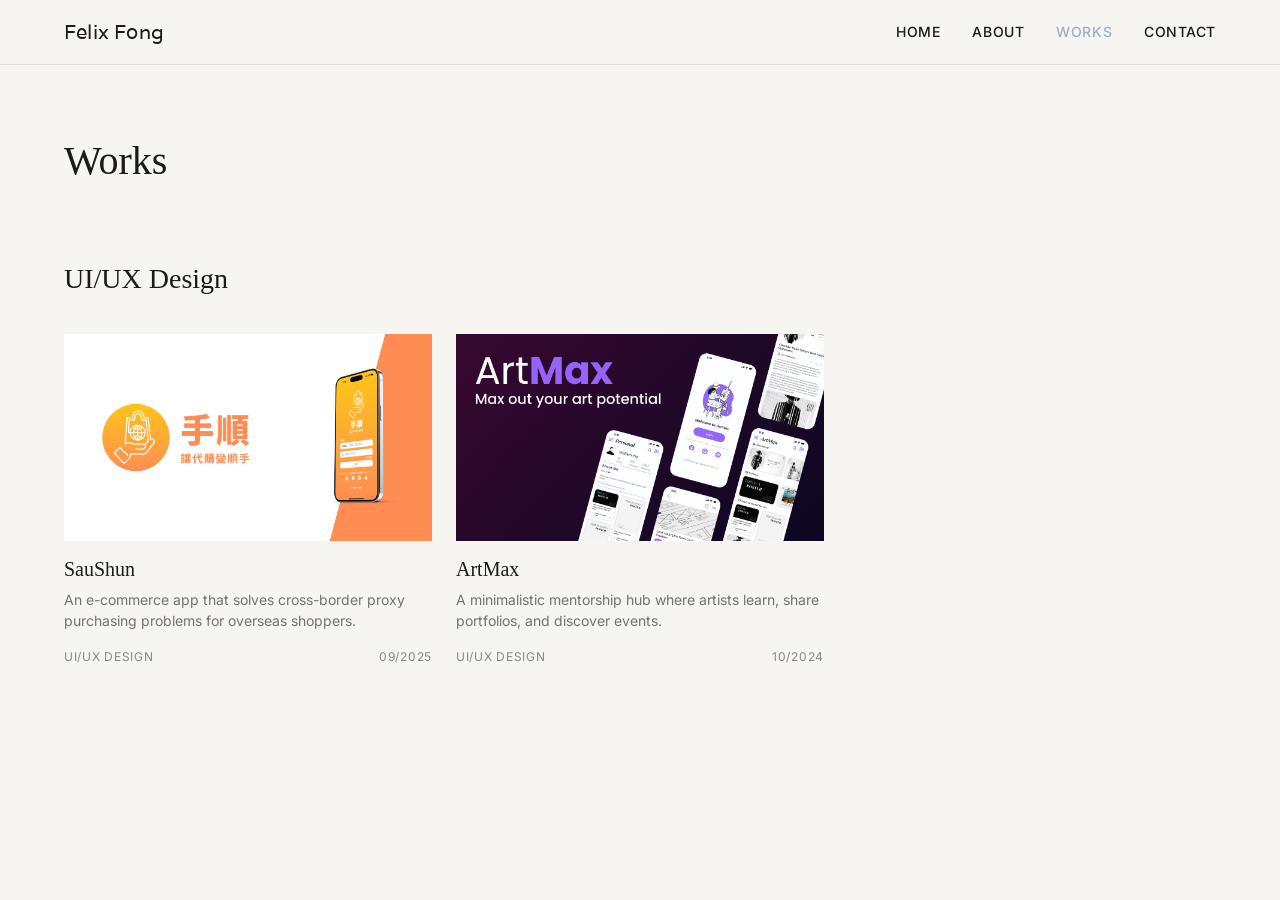
==== commit 6147dd26: "feat: add F.svg favicon to all pages Created and applied custom F.svg favicon across every page of t" ====
--- a/works.html
+++ b/works.html
@@ -4,6 +4,7 @@
   <meta charset="UTF-8">
   <meta name="viewport" content="width=device-width, initial-scale=1.0">
   <title>Works | Felix Fong</title>
+  <link rel="icon" type="image/svg+xml" href="assets/icons/F.svg">
   <link rel="stylesheet" href="css/styles.css">
 </head>
 <body>
--- a/css/styles.css
+++ b/css/styles.css
@@ -21,6 +21,7 @@
   --font-body:    "Inter", system-ui, sans-serif;
   --font-work-sans: "Work Sans", sans-serif;
   --font-wittgenstein: "Wittgenstein", serif;
+  --font-m-plus-roundedr-1c: "M PLUS Rounded 1c", sans-serif;
 
   /* Type scale — relative units (Requirement 5.4) */
   --text-xs:   0.75rem;
@@ -493,7 +494,7 @@
   color: rgba(240, 240, 240, 0.5);
 }
 
-.works-highlights .project-card__since {
+.works-highlights .project-card__started {
   color: rgba(240, 240, 240, 0.5);
 }
 
@@ -587,7 +588,7 @@
   gap: var(--space-2);
 }
 
-.project-card__since {
+.project-card__started {
   font-size: var(--text-xs);
   letter-spacing: 0.06em;
   color: color-mix(in srgb, var(--color-ink) 50%, transparent);
@@ -1022,6 +1023,11 @@
   line-height: 1.8;
   color: color-mix(in srgb, var(--color-ink) 75%, transparent);
   max-width: 100%;
+  margin-bottom: var(--space-6);
+}
+
+.cs-description__text:last-child {
+  margin-bottom: 0;
 }
 
 /* ── Tab switcher ─────────────────────────────────────────────────────── */
@@ -1216,7 +1222,7 @@
   display: inline-flex;
   align-items: center;
   gap: var(--space-2);
-  padding: var(--space-3) var(--space-6);
+  padding: var(--space-3) var(--space-4) var(--space-3) var(--space-6);
   font-size: var(--text-sm);
   font-weight: 500;
   font-family: var(--font-body);
@@ -1229,6 +1235,12 @@
   cursor: pointer;
 }
 
+.cs-btn .material-symbols-rounded {
+  font-size: 1.5em;
+  line-height: 1;
+  vertical-align: middle;
+}
+
 .cs-btn:hover {
   background-color: var(--color-accent);
   color: var(--color-bg);
@@ -1641,7 +1653,7 @@
 @media (min-width: 48rem) {
   .workflow-step--left-photo .workflow-step__photo img,
   .workflow-step--right-photo .workflow-step__photo img {
-    max-height: 24rem;
+    max-height: 32rem;
     width: auto;
   }
   
@@ -2129,4 +2141,9 @@
 .font-showcase__wittgenstein {
   font-family: var(--font-wittgenstein);
   font-weight: bold;
+}
+
+.font-showcase__m-plus-roundedr-1c {
+  font-family: var(--font-m-plus-roundedr-1c);
+  font-weight: bold;
 }
